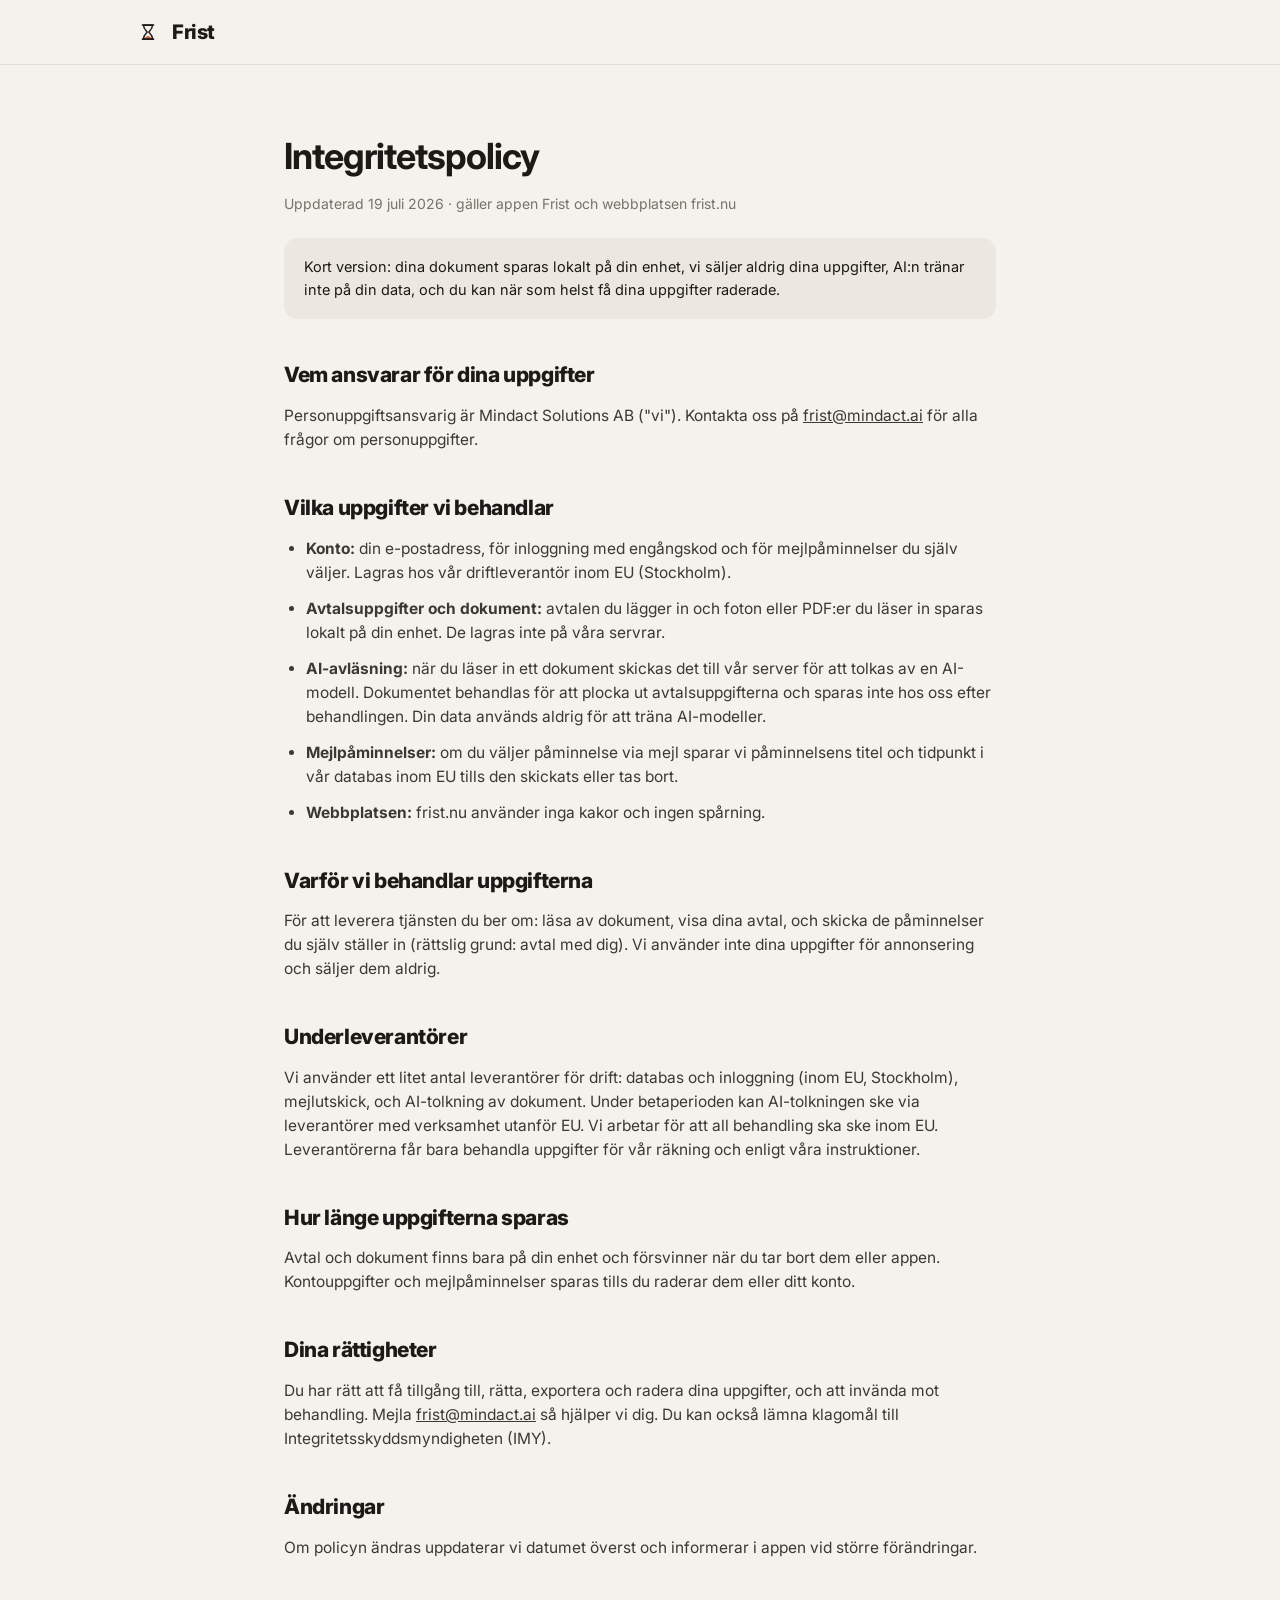
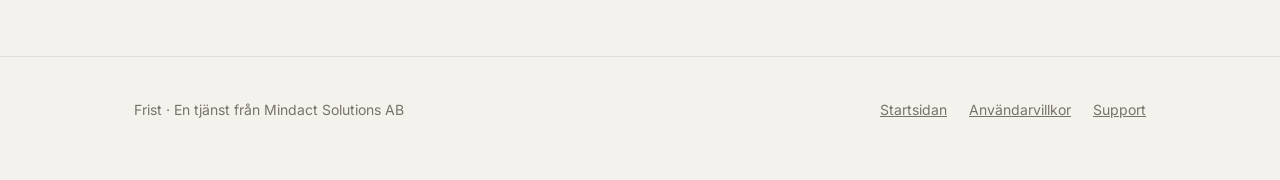
==== integritetspolicy.html @ 9a5cc3c4 "Frist webbplats: startsida, integritetspolicy, villkor, support Co-Authored-By: Claude Fable 5 <nore" ====
<!DOCTYPE html>
<html lang="sv">
<head>
<meta charset="UTF-8">
<meta name="viewport" content="width=device-width, initial-scale=1.0">
<title>Integritetspolicy · Frist</title>
<link rel="preconnect" href="https://fonts.googleapis.com">
<link rel="preconnect" href="https://fonts.gstatic.com" crossorigin>
<link href="https://fonts.googleapis.com/css2?family=Inter:wght@400;500;600;700;800&display=swap" rel="stylesheet">
<link rel="stylesheet" href="stil.css">
<link rel="icon" type="image/svg+xml" href="ikon.svg">
</head>
<body>
<header><div class="wrap nav"><a class="logo" href="index.html"><svg viewBox="0 0 1024 1024" xmlns="http://www.w3.org/2000/svg" aria-hidden="true"><path d="M 348 262 L 676 262 C 676 408 556 466 542 512 C 556 558 676 616 676 762 L 348 762 C 348 616 468 558 482 512 C 468 466 348 408 348 262 Z" fill="none" stroke="#1c1a17" stroke-width="52" stroke-linejoin="round"/><path d="M 392 748 L 632 748 C 632 700 560 668 512 646 C 464 668 392 700 392 748 Z" fill="#d9603a"/><line x1="306" y1="252" x2="718" y2="252" stroke="#1c1a17" stroke-width="56" stroke-linecap="round"/><line x1="306" y1="772" x2="718" y2="772" stroke="#1c1a17" stroke-width="56" stroke-linecap="round"/></svg>Frist</a></div></header>

<div class="dok">
  <h1>Integritetspolicy</h1>
  <div class="datum">Uppdaterad 19 juli 2026 · gäller appen Frist och webbplatsen frist.nu</div>

  <div class="ruta">Kort version: dina dokument sparas lokalt på din enhet, vi säljer aldrig dina uppgifter, AI:n tränar inte på din data, och du kan när som helst få dina uppgifter raderade.</div>

  <h2>Vem ansvarar för dina uppgifter</h2>
  <p>Personuppgiftsansvarig är Mindact Solutions AB ("vi"). Kontakta oss på <a href="mailto:frist@mindact.ai">frist@mindact.ai</a> för alla frågor om personuppgifter.</p>

  <h2>Vilka uppgifter vi behandlar</h2>
  <ul>
    <li><b>Konto:</b> din e-postadress, för inloggning med engångskod och för mejlpåminnelser du själv väljer. Lagras hos vår driftleverantör inom EU (Stockholm).</li>
    <li><b>Avtalsuppgifter och dokument:</b> avtalen du lägger in och foton eller PDF:er du läser in sparas lokalt på din enhet. De lagras inte på våra servrar.</li>
    <li><b>AI-avläsning:</b> när du läser in ett dokument skickas det till vår server för att tolkas av en AI-modell. Dokumentet behandlas för att plocka ut avtalsuppgifterna och sparas inte hos oss efter behandlingen. Din data används aldrig för att träna AI-modeller.</li>
    <li><b>Mejlpåminnelser:</b> om du väljer påminnelse via mejl sparar vi påminnelsens titel och tidpunkt i vår databas inom EU tills den skickats eller tas bort.</li>
    <li><b>Webbplatsen:</b> frist.nu använder inga kakor och ingen spårning.</li>
  </ul>

  <h2>Varför vi behandlar uppgifterna</h2>
  <p>För att leverera tjänsten du ber om: läsa av dokument, visa dina avtal, och skicka de påminnelser du själv ställer in (rättslig grund: avtal med dig). Vi använder inte dina uppgifter för annonsering och säljer dem aldrig.</p>

  <h2>Underleverantörer</h2>
  <p>Vi använder ett litet antal leverantörer för drift: databas och inloggning (inom EU, Stockholm), mejlutskick, och AI-tolkning av dokument. Under betaperioden kan AI-tolkningen ske via leverantörer med verksamhet utanför EU. Vi arbetar för att all behandling ska ske inom EU. Leverantörerna får bara behandla uppgifter för vår räkning och enligt våra instruktioner.</p>

  <h2>Hur länge uppgifterna sparas</h2>
  <p>Avtal och dokument finns bara på din enhet och försvinner när du tar bort dem eller appen. Kontouppgifter och mejlpåminnelser sparas tills du raderar dem eller ditt konto.</p>

  <h2>Dina rättigheter</h2>
  <p>Du har rätt att få tillgång till, rätta, exportera och radera dina uppgifter, och att invända mot behandling. Mejla <a href="mailto:frist@mindact.ai">frist@mindact.ai</a> så hjälper vi dig. Du kan också lämna klagomål till Integritetsskyddsmyndigheten (IMY).</p>

  <h2>Ändringar</h2>
  <p>Om policyn ändras uppdaterar vi datumet överst och informerar i appen vid större förändringar.</p>
</div>

<footer><div class="wrap fot"><div>Frist · En tjänst från Mindact Solutions AB</div><div class="fotlankar"><a href="index.html">Startsidan</a><a href="villkor.html">Användarvillkor</a><a href="support.html">Support</a></div></div></footer>
</body>
</html>
---- stil.css ----
/* Frist webbplats, delad stil. Varm porslin, charcoal, korall. */
:root {
  --bg: #f4f2ec;
  --card: #ffffff;
  --ink: #1c1a17;
  --ink-soft: #77726a;
  --accent: #1c1a17;
  --accent-soft: #ece8e0;
  --korall: #d9603a;
  --korall-mjuk: #f8e7dc;
  --gron: #2f8f5e;
  --hair: rgba(28,26,23,.09);
  --radius: 18px;
  --morkbg: #211e19;
}
* { margin:0; padding:0; box-sizing:border-box; }
html { scroll-behavior:smooth; }
body { font-family:'Inter', -apple-system, BlinkMacSystemFont, 'Segoe UI', Roboto, sans-serif; background:var(--bg); color:var(--ink); line-height:1.55; -webkit-font-smoothing:antialiased; }
a { color:inherit; }
.wrap { max-width:1060px; margin:0 auto; padding:0 24px; }

/* Topp */
header { position:sticky; top:0; background:rgba(244,242,236,.92); backdrop-filter:blur(12px); border-bottom:1px solid var(--hair); z-index:50; }
.nav { display:flex; align-items:center; justify-content:space-between; height:64px; }
.logo { display:flex; align-items:center; gap:10px; font-weight:800; font-size:20px; letter-spacing:-.5px; text-decoration:none; }
.logo svg { width:28px; height:28px; }
.nav-links { display:flex; gap:26px; font-size:14px; font-weight:600; }
.nav-links a { text-decoration:none; color:var(--ink-soft); }
.nav-links a:hover { color:var(--ink); }

/* Hjälte */
.hero { background:linear-gradient(160deg, #26221c 0%, #17140f 60%, #0c0a07 100%); color:#f6f2ea; padding:88px 0 96px; position:relative; overflow:hidden; }
.hero::after { content:''; position:absolute; left:50%; top:30%; width:900px; height:900px; transform:translateX(-50%); background:radial-gradient(circle, rgba(217,96,58,.22), transparent 65%); pointer-events:none; }
.hero .wrap { position:relative; display:grid; grid-template-columns: 1.2fr .8fr; gap:48px; align-items:center; }
.hero h1 { font-size:52px; line-height:1.05; letter-spacing:-1.8px; font-weight:800; }
.hero h1 em { font-style:normal; color:var(--korall); }
.hero .under { margin-top:18px; font-size:19px; color:rgba(246,242,234,.82); max-width:34em; }
.hero .cta { margin-top:32px; display:flex; gap:14px; flex-wrap:wrap; align-items:center; }
.knapp { display:inline-block; background:#f6f2ea; color:#17140f; font-weight:700; font-size:15px; padding:15px 28px; border-radius:14px; text-decoration:none; transition:transform .1s; }
.knapp:hover { transform:translateY(-1px); }
.knapp.kontur { background:transparent; color:#f6f2ea; border:1.5px solid rgba(246,242,234,.35); }
.snart { font-size:13px; color:rgba(246,242,234,.6); width:100%; }
.hero-glas { display:flex; justify-content:center; }
.hero-glas svg { width:min(260px, 60vw); height:auto; filter:drop-shadow(0 30px 60px rgba(0,0,0,.5)); }

/* Sektioner */
section { padding:84px 0; }
.etikett { font-size:13px; font-weight:700; text-transform:uppercase; letter-spacing:.12em; color:var(--korall); }
h2 { font-size:34px; letter-spacing:-1px; font-weight:800; margin-top:10px; }
.ingress { margin-top:12px; color:var(--ink-soft); font-size:17px; max-width:38em; }

.kortnat { display:grid; grid-template-columns:repeat(auto-fit, minmax(280px, 1fr)); gap:16px; margin-top:36px; }
.kort { background:var(--card); border:1px solid var(--hair); border-radius:var(--radius); padding:26px; box-shadow:0 1px 2.5px rgba(28,26,23,.05); }
.kort .ikon { width:44px; height:44px; border-radius:13px; background:var(--accent-soft); display:flex; align-items:center; justify-content:center; font-size:21px; }
.kort h3 { font-size:17px; letter-spacing:-.3px; margin-top:14px; }
.kort p { font-size:14.5px; color:var(--ink-soft); margin-top:7px; }

/* Steg */
.steg { display:grid; grid-template-columns:repeat(auto-fit, minmax(240px, 1fr)); gap:16px; margin-top:36px; }
.steg .kort { position:relative; }
.stegnr { position:absolute; top:22px; right:24px; font-size:42px; font-weight:800; color:var(--accent-soft); line-height:1; }

/* Priser */
.priser { background:var(--morkbg); color:#f6f2ea; }
.priser .etikett { color:var(--korall); }
.priser h2, .priser .ingress { color:inherit; }
.priser .ingress { color:rgba(246,242,234,.75); }
.priskort { background:rgba(246,242,234,.06); border:1px solid rgba(246,242,234,.12); border-radius:var(--radius); padding:28px; }
.priskort.markt { background:#f6f2ea; color:#17140f; }
.pris { font-size:38px; font-weight:800; letter-spacing:-1.5px; margin-top:10px; }
.pris span { font-size:15px; font-weight:500; opacity:.6; letter-spacing:0; }
.priskort ul { list-style:none; margin-top:18px; font-size:14.5px; }
.priskort li { padding:7px 0; border-top:1px solid rgba(128,128,128,.15); }
.priskort li::before { content:'✓  '; color:var(--gron); font-weight:700; }
.pristag { display:inline-block; font-size:11px; font-weight:700; text-transform:uppercase; letter-spacing:.08em; background:var(--korall); color:#fff; padding:4px 10px; border-radius:99px; }

/* Integritet */
.lofte { display:flex; gap:14px; align-items:flex-start; margin-top:22px; }
.lofte .p { font-size:15px; }
.lofte .p b { display:block; }
.bock { color:var(--gron); font-weight:800; font-size:18px; line-height:1.4; }

/* Sidfot */
footer { border-top:1px solid var(--hair); padding:42px 0 60px; font-size:14px; color:var(--ink-soft); }
.fot { display:flex; justify-content:space-between; gap:24px; flex-wrap:wrap; }
.fot a { color:var(--ink-soft); }
.fot a:hover { color:var(--ink); }
.fotlankar { display:flex; gap:22px; flex-wrap:wrap; }

/* Undersidor (policy m.m.) */
.dok { max-width:760px; margin:0 auto; padding:64px 24px 96px; }
.dok h1 { font-size:36px; letter-spacing:-1px; }
.dok .datum { color:var(--ink-soft); font-size:14px; margin-top:8px; }
.dok h2 { font-size:21px; margin-top:40px; letter-spacing:-.4px; }
.dok p, .dok li { font-size:15.5px; color:#3c3833; margin-top:12px; }
.dok ul { padding-left:22px; }
.dok .ruta { background:var(--accent-soft); border-radius:14px; padding:18px 20px; margin-top:24px; font-size:14.5px; }

@media (max-width: 820px) {
  .hero .wrap { grid-template-columns:1fr; text-align:center; }
  .hero h1 { font-size:38px; }
  .hero .cta { justify-content:center; }
  .hero-glas { order:-1; }
  .hero-glas svg { width:150px; }
  .nav-links { display:none; }
  h2 { font-size:28px; }
  section { padding:60px 0; }
}
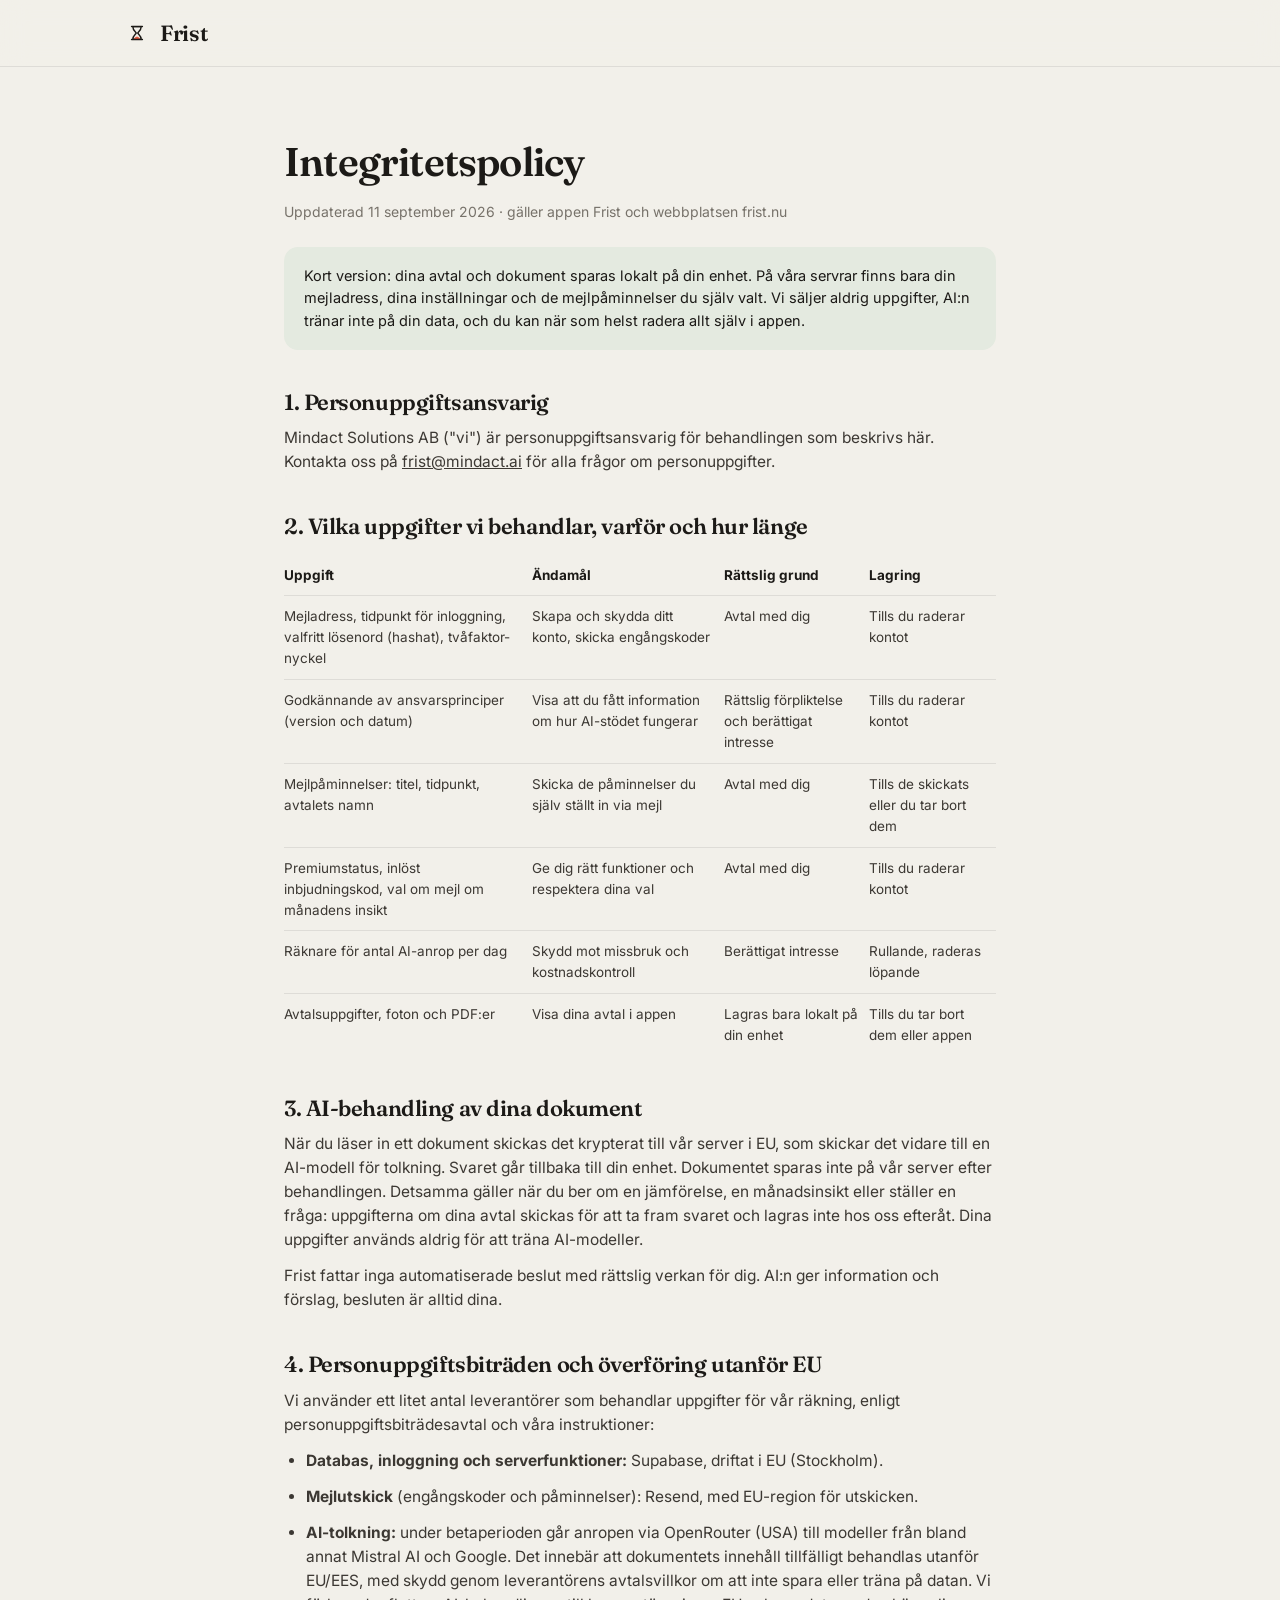
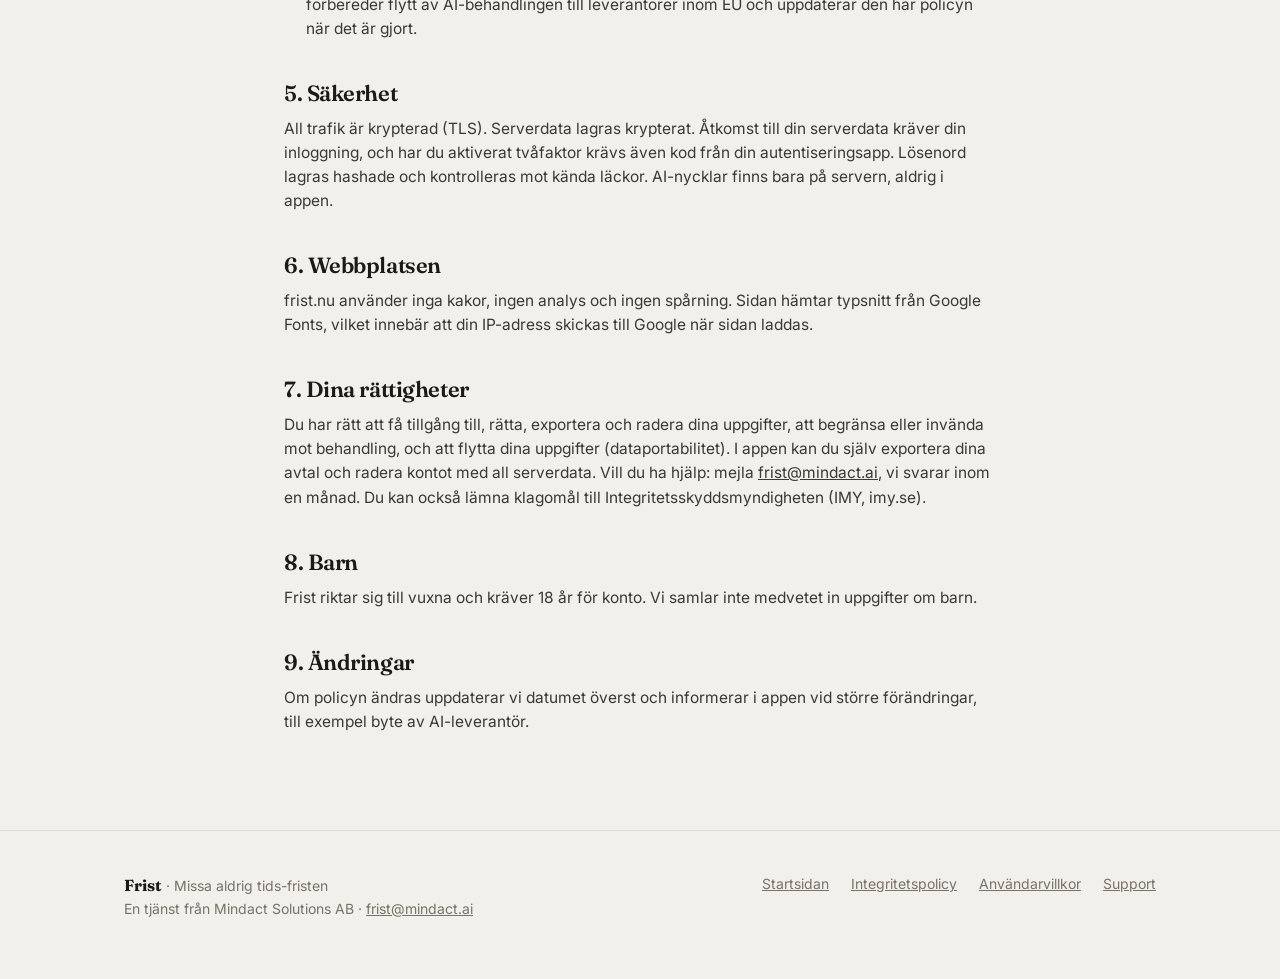
==== commit 92b89842: "Ny design: höstpalett, Fraunces, animerad demo, ny ikon, uppdaterade villkor och integritetspolicy C" ====
--- a/integritetspolicy.html
+++ b/integritetspolicy.html
@@ -6,47 +6,62 @@
 <title>Integritetspolicy · Frist</title>
 <link rel="preconnect" href="https://fonts.googleapis.com">
 <link rel="preconnect" href="https://fonts.gstatic.com" crossorigin>
-<link href="https://fonts.googleapis.com/css2?family=Inter:wght@400;500;600;700;800&display=swap" rel="stylesheet">
+<link href="https://fonts.googleapis.com/css2?family=Fraunces:opsz,wght@9..144,500;9..144,600;9..144,700&family=Inter:wght@400;500;600;700&display=swap" rel="stylesheet">
 <link rel="stylesheet" href="stil.css">
 <link rel="icon" type="image/svg+xml" href="ikon.svg">
+<link rel="apple-touch-icon" href="apple-touch-icon.png">
 </head>
 <body>
-<header><div class="wrap nav"><a class="logo" href="index.html"><svg viewBox="0 0 1024 1024" xmlns="http://www.w3.org/2000/svg" aria-hidden="true"><path d="M 348 262 L 676 262 C 676 408 556 466 542 512 C 556 558 676 616 676 762 L 348 762 C 348 616 468 558 482 512 C 468 466 348 408 348 262 Z" fill="none" stroke="#1c1a17" stroke-width="52" stroke-linejoin="round"/><path d="M 392 748 L 632 748 C 632 700 560 668 512 646 C 464 668 392 700 392 748 Z" fill="#d9603a"/><line x1="306" y1="252" x2="718" y2="252" stroke="#1c1a17" stroke-width="56" stroke-linecap="round"/><line x1="306" y1="772" x2="718" y2="772" stroke="#1c1a17" stroke-width="56" stroke-linecap="round"/></svg>Frist</a></div></header>
+<header><div class="wrap nav"><a class="logo" href="index.html"><svg viewBox="0 0 1024 1024" xmlns="http://www.w3.org/2000/svg" aria-hidden="true"><path d="M 348 262 L 676 262 C 676 408 556 466 542 512 C 556 558 676 616 676 762 L 348 762 C 348 616 468 558 482 512 C 468 466 348 408 348 262 Z" fill="none" stroke="currentColor" stroke-width="56" stroke-linejoin="round"/><path d="M 392 748 L 632 748 C 632 700 560 668 512 646 C 464 668 392 700 392 748 Z" fill="#e0553d"/><line x1="300" y1="252" x2="724" y2="252" stroke="currentColor" stroke-width="60" stroke-linecap="round"/><line x1="300" y1="772" x2="724" y2="772" stroke="currentColor" stroke-width="60" stroke-linecap="round"/></svg>Frist</a></div></header>
 
 <div class="dok">
   <h1>Integritetspolicy</h1>
-  <div class="datum">Uppdaterad 19 juli 2026 · gäller appen Frist och webbplatsen frist.nu</div>
+  <div class="datum">Uppdaterad 11 september 2026 · gäller appen Frist och webbplatsen frist.nu</div>
 
-  <div class="ruta">Kort version: dina dokument sparas lokalt på din enhet, vi säljer aldrig dina uppgifter, AI:n tränar inte på din data, och du kan när som helst få dina uppgifter raderade.</div>
+  <div class="ruta">Kort version: dina avtal och dokument sparas lokalt på din enhet. På våra servrar finns bara din mejladress, dina inställningar och de mejlpåminnelser du själv valt. Vi säljer aldrig uppgifter, AI:n tränar inte på din data, och du kan när som helst radera allt själv i appen.</div>
 
-  <h2>Vem ansvarar för dina uppgifter</h2>
-  <p>Personuppgiftsansvarig är Mindact Solutions AB ("vi"). Kontakta oss på <a href="mailto:frist@mindact.ai">frist@mindact.ai</a> för alla frågor om personuppgifter.</p>
+  <h2>1. Personuppgiftsansvarig</h2>
+  <p>Mindact Solutions AB ("vi") är personuppgiftsansvarig för behandlingen som beskrivs här. Kontakta oss på <a href="mailto:frist@mindact.ai">frist@mindact.ai</a> för alla frågor om personuppgifter.</p>
 
-  <h2>Vilka uppgifter vi behandlar</h2>
+  <h2>2. Vilka uppgifter vi behandlar, varför och hur länge</h2>
+  <table class="tabell">
+    <tr><th>Uppgift</th><th>Ändamål</th><th>Rättslig grund</th><th>Lagring</th></tr>
+    <tr><td>Mejladress, tidpunkt för inloggning, valfritt lösenord (hashat), tvåfaktor-nyckel</td><td>Skapa och skydda ditt konto, skicka engångskoder</td><td>Avtal med dig</td><td>Tills du raderar kontot</td></tr>
+    <tr><td>Godkännande av ansvarsprinciper (version och datum)</td><td>Visa att du fått information om hur AI-stödet fungerar</td><td>Rättslig förpliktelse och berättigat intresse</td><td>Tills du raderar kontot</td></tr>
+    <tr><td>Mejlpåminnelser: titel, tidpunkt, avtalets namn</td><td>Skicka de påminnelser du själv ställt in via mejl</td><td>Avtal med dig</td><td>Tills de skickats eller du tar bort dem</td></tr>
+    <tr><td>Premiumstatus, inlöst inbjudningskod, val om mejl om månadens insikt</td><td>Ge dig rätt funktioner och respektera dina val</td><td>Avtal med dig</td><td>Tills du raderar kontot</td></tr>
+    <tr><td>Räknare för antal AI-anrop per dag</td><td>Skydd mot missbruk och kostnadskontroll</td><td>Berättigat intresse</td><td>Rullande, raderas löpande</td></tr>
+    <tr><td>Avtalsuppgifter, foton och PDF:er</td><td>Visa dina avtal i appen</td><td>Lagras bara lokalt på din enhet</td><td>Tills du tar bort dem eller appen</td></tr>
+  </table>
+
+  <h2>3. AI-behandling av dina dokument</h2>
+  <p>När du läser in ett dokument skickas det krypterat till vår server i EU, som skickar det vidare till en AI-modell för tolkning. Svaret går tillbaka till din enhet. Dokumentet sparas inte på vår server efter behandlingen. Detsamma gäller när du ber om en jämförelse, en månadsinsikt eller ställer en fråga: uppgifterna om dina avtal skickas för att ta fram svaret och lagras inte hos oss efteråt. Dina uppgifter används aldrig för att träna AI-modeller.</p>
+  <p>Frist fattar inga automatiserade beslut med rättslig verkan för dig. AI:n ger information och förslag, besluten är alltid dina.</p>
+
+  <h2>4. Personuppgiftsbiträden och överföring utanför EU</h2>
+  <p>Vi använder ett litet antal leverantörer som behandlar uppgifter för vår räkning, enligt personuppgiftsbiträdesavtal och våra instruktioner:</p>
   <ul>
-    <li><b>Konto:</b> din e-postadress, för inloggning med engångskod och för mejlpåminnelser du själv väljer. Lagras hos vår driftleverantör inom EU (Stockholm).</li>
-    <li><b>Avtalsuppgifter och dokument:</b> avtalen du lägger in och foton eller PDF:er du läser in sparas lokalt på din enhet. De lagras inte på våra servrar.</li>
-    <li><b>AI-avläsning:</b> när du läser in ett dokument skickas det till vår server för att tolkas av en AI-modell. Dokumentet behandlas för att plocka ut avtalsuppgifterna och sparas inte hos oss efter behandlingen. Din data används aldrig för att träna AI-modeller.</li>
-    <li><b>Mejlpåminnelser:</b> om du väljer påminnelse via mejl sparar vi påminnelsens titel och tidpunkt i vår databas inom EU tills den skickats eller tas bort.</li>
-    <li><b>Webbplatsen:</b> frist.nu använder inga kakor och ingen spårning.</li>
+    <li><b>Databas, inloggning och serverfunktioner:</b> Supabase, driftat i EU (Stockholm).</li>
+    <li><b>Mejlutskick</b> (engångskoder och påminnelser): Resend, med EU-region för utskicken.</li>
+    <li><b>AI-tolkning:</b> under betaperioden går anropen via OpenRouter (USA) till modeller från bland annat Mistral AI och Google. Det innebär att dokumentets innehåll tillfälligt behandlas utanför EU/EES, med skydd genom leverantörens avtalsvillkor om att inte spara eller träna på datan. Vi förbereder flytt av AI-behandlingen till leverantörer inom EU och uppdaterar den här policyn när det är gjort.</li>
   </ul>
 
-  <h2>Varför vi behandlar uppgifterna</h2>
-  <p>För att leverera tjänsten du ber om: läsa av dokument, visa dina avtal, och skicka de påminnelser du själv ställer in (rättslig grund: avtal med dig). Vi använder inte dina uppgifter för annonsering och säljer dem aldrig.</p>
+  <h2>5. Säkerhet</h2>
+  <p>All trafik är krypterad (TLS). Serverdata lagras krypterat. Åtkomst till din serverdata kräver din inloggning, och har du aktiverat tvåfaktor krävs även kod från din autentiseringsapp. Lösenord lagras hashade och kontrolleras mot kända läckor. AI-nycklar finns bara på servern, aldrig i appen.</p>
 
-  <h2>Underleverantörer</h2>
-  <p>Vi använder ett litet antal leverantörer för drift: databas och inloggning (inom EU, Stockholm), mejlutskick, och AI-tolkning av dokument. Under betaperioden kan AI-tolkningen ske via leverantörer med verksamhet utanför EU. Vi arbetar för att all behandling ska ske inom EU. Leverantörerna får bara behandla uppgifter för vår räkning och enligt våra instruktioner.</p>
+  <h2>6. Webbplatsen</h2>
+  <p>frist.nu använder inga kakor, ingen analys och ingen spårning. Sidan hämtar typsnitt från Google Fonts, vilket innebär att din IP-adress skickas till Google när sidan laddas.</p>
 
-  <h2>Hur länge uppgifterna sparas</h2>
-  <p>Avtal och dokument finns bara på din enhet och försvinner när du tar bort dem eller appen. Kontouppgifter och mejlpåminnelser sparas tills du raderar dem eller ditt konto.</p>
+  <h2>7. Dina rättigheter</h2>
+  <p>Du har rätt att få tillgång till, rätta, exportera och radera dina uppgifter, att begränsa eller invända mot behandling, och att flytta dina uppgifter (dataportabilitet). I appen kan du själv exportera dina avtal och radera kontot med all serverdata. Vill du ha hjälp: mejla <a href="mailto:frist@mindact.ai">frist@mindact.ai</a>, vi svarar inom en månad. Du kan också lämna klagomål till Integritetsskyddsmyndigheten (IMY, imy.se).</p>
 
-  <h2>Dina rättigheter</h2>
-  <p>Du har rätt att få tillgång till, rätta, exportera och radera dina uppgifter, och att invända mot behandling. Mejla <a href="mailto:frist@mindact.ai">frist@mindact.ai</a> så hjälper vi dig. Du kan också lämna klagomål till Integritetsskyddsmyndigheten (IMY).</p>
+  <h2>8. Barn</h2>
+  <p>Frist riktar sig till vuxna och kräver 18 år för konto. Vi samlar inte medvetet in uppgifter om barn.</p>
 
-  <h2>Ändringar</h2>
-  <p>Om policyn ändras uppdaterar vi datumet överst och informerar i appen vid större förändringar.</p>
+  <h2>9. Ändringar</h2>
+  <p>Om policyn ändras uppdaterar vi datumet överst och informerar i appen vid större förändringar, till exempel byte av AI-leverantör.</p>
 </div>
 
-<footer><div class="wrap fot"><div>Frist · En tjänst från Mindact Solutions AB</div><div class="fotlankar"><a href="index.html">Startsidan</a><a href="villkor.html">Användarvillkor</a><a href="support.html">Support</a></div></div></footer>
+<footer><div class="wrap fot"><div><b>Frist</b> · Missa aldrig tids-fristen<br>En tjänst från Mindact Solutions AB · <a href="mailto:frist@mindact.ai">frist@mindact.ai</a></div><div class="fotlankar"><a href="index.html">Startsidan</a><a href="integritetspolicy.html">Integritetspolicy</a><a href="villkor.html">Användarvillkor</a><a href="support.html">Support</a></div></div></footer>
 </body>
 </html>
--- a/stil.css
+++ b/stil.css
@@ -1,87 +1,124 @@
-/* Frist webbplats, delad stil. Varm porslin, charcoal, korall. */
+/* Frist webbplats. Höstpalett: kräm, salvia, vermilion. Fraunces för rubriker, Inter för text. */
 :root {
-  --bg: #f4f2ec;
+  --bg: #f2f0ea;
   --card: #ffffff;
   --ink: #1c1a17;
   --ink-soft: #77726a;
-  --accent: #1c1a17;
-  --accent-soft: #ece8e0;
-  --korall: #d9603a;
-  --korall-mjuk: #f8e7dc;
-  --gron: #2f8f5e;
+  --sage: #5b6b58;
+  --sage-soft: #e4eae0;
+  --accent: #e0553d;
+  --accent-soft: #f9e4dd;
+  --amber: #b1832e;
+  --amber-soft: #f1e7d1;
+  --gold: #a9812f;
+  --gold-soft: #f4ead0;
+  --stone: #eee9e0;
   --hair: rgba(28,26,23,.09);
-  --radius: 18px;
-  --morkbg: #211e19;
+  --radius: 20px;
+  --mork: #151c17;
+  --mork-card: #1e2721;
+  --mork-ink: #f2f0ea;
+  --mork-soft: #a7b0a3;
+  --mork-accent: #cf7a5f;
 }
 * { margin:0; padding:0; box-sizing:border-box; }
 html { scroll-behavior:smooth; }
 body { font-family:'Inter', -apple-system, BlinkMacSystemFont, 'Segoe UI', Roboto, sans-serif; background:var(--bg); color:var(--ink); line-height:1.55; -webkit-font-smoothing:antialiased; }
 a { color:inherit; }
-.wrap { max-width:1060px; margin:0 auto; padding:0 24px; }
+h1, h2, .display { font-family:'Fraunces', Georgia, serif; font-weight:600; letter-spacing:-.02em; }
+.wrap { max-width:1080px; margin:0 auto; padding:0 24px; }
 
 /* Topp */
-header { position:sticky; top:0; background:rgba(244,242,236,.92); backdrop-filter:blur(12px); border-bottom:1px solid var(--hair); z-index:50; }
-.nav { display:flex; align-items:center; justify-content:space-between; height:64px; }
-.logo { display:flex; align-items:center; gap:10px; font-weight:800; font-size:20px; letter-spacing:-.5px; text-decoration:none; }
-.logo svg { width:28px; height:28px; }
-.nav-links { display:flex; gap:26px; font-size:14px; font-weight:600; }
+header { position:sticky; top:0; background:rgba(242,240,234,.82); backdrop-filter:blur(14px); -webkit-backdrop-filter:blur(14px); border-bottom:1px solid var(--hair); z-index:50; }
+.nav { display:flex; align-items:center; justify-content:space-between; height:66px; gap:20px; }
+.logo { display:flex; align-items:center; gap:10px; font-family:'Fraunces', Georgia, serif; font-weight:600; font-size:22px; letter-spacing:-.3px; text-decoration:none; color:var(--ink); }
+.logo svg { width:26px; height:26px; }
+.nav-links { display:flex; gap:24px; font-size:14px; font-weight:600; }
 .nav-links a { text-decoration:none; color:var(--ink-soft); }
 .nav-links a:hover { color:var(--ink); }
+.knapp.liten { padding:10px 16px; font-size:13.5px; border-radius:11px; }
 
 /* Hjälte */
-.hero { background:linear-gradient(160deg, #26221c 0%, #17140f 60%, #0c0a07 100%); color:#f6f2ea; padding:88px 0 96px; position:relative; overflow:hidden; }
-.hero::after { content:''; position:absolute; left:50%; top:30%; width:900px; height:900px; transform:translateX(-50%); background:radial-gradient(circle, rgba(217,96,58,.22), transparent 65%); pointer-events:none; }
-.hero .wrap { position:relative; display:grid; grid-template-columns: 1.2fr .8fr; gap:48px; align-items:center; }
-.hero h1 { font-size:52px; line-height:1.05; letter-spacing:-1.8px; font-weight:800; }
-.hero h1 em { font-style:normal; color:var(--korall); }
-.hero .under { margin-top:18px; font-size:19px; color:rgba(246,242,234,.82); max-width:34em; }
-.hero .cta { margin-top:32px; display:flex; gap:14px; flex-wrap:wrap; align-items:center; }
-.knapp { display:inline-block; background:#f6f2ea; color:#17140f; font-weight:700; font-size:15px; padding:15px 28px; border-radius:14px; text-decoration:none; transition:transform .1s; }
-.knapp:hover { transform:translateY(-1px); }
-.knapp.kontur { background:transparent; color:#f6f2ea; border:1.5px solid rgba(246,242,234,.35); }
-.snart { font-size:13px; color:rgba(246,242,234,.6); width:100%; }
-.hero-glas { display:flex; justify-content:center; }
-.hero-glas svg { width:min(260px, 60vw); height:auto; filter:drop-shadow(0 30px 60px rgba(0,0,0,.5)); }
+.hero { position:relative; overflow:hidden; padding:72px 0 56px; }
+.hero::before { content:''; position:absolute; left:-10%; top:-30%; width:60%; height:120%; background:radial-gradient(closest-side, rgba(91,107,88,.14), transparent); pointer-events:none; }
+.hero::after { content:''; position:absolute; right:-10%; top:10%; width:50%; height:100%; background:radial-gradient(closest-side, rgba(224,85,61,.14), transparent); pointer-events:none; }
+.hero .wrap { position:relative; display:grid; grid-template-columns: 1.15fr .85fr; gap:40px; align-items:center; }
+.hero h1 { font-size:64px; line-height:1.02; }
+.hero h1 em { font-style:italic; color:var(--accent); font-weight:500; }
+.hero .under { margin-top:20px; font-size:19px; color:#3c3833; max-width:32em; }
+.hero .cta { margin-top:30px; display:flex; gap:12px; flex-wrap:wrap; align-items:center; }
+.snart { font-size:13.5px; color:var(--ink-soft); margin-top:14px; max-width:36em; }
+.hero-punkter { list-style:none; display:flex; gap:18px; flex-wrap:wrap; margin-top:26px; font-size:13.5px; font-weight:600; color:var(--sage); }
+.hero-punkter li::before { content:'✓ '; }
+.hero-demo { display:flex; justify-content:center; }
+.knapp { display:inline-block; background:var(--ink); color:#fff; font-weight:600; font-size:15px; padding:15px 26px; border-radius:14px; text-decoration:none; transition:transform .12s, background .12s; }
+.knapp:hover { transform:translateY(-1px); background:#000; }
+.knapp.kontur { background:transparent; color:var(--ink); border:1.5px solid rgba(28,26,23,.22); }
+.knapp.kontur:hover { background:rgba(28,26,23,.05); }
 
-/* Sektioner */
-section { padding:84px 0; }
-.etikett { font-size:13px; font-weight:700; text-transform:uppercase; letter-spacing:.12em; color:var(--korall); }
-h2 { font-size:34px; letter-spacing:-1px; font-weight:800; margin-top:10px; }
-.ingress { margin-top:12px; color:var(--ink-soft); font-size:17px; max-width:38em; }
+/* Etiketter och sektioner */
+section { padding:88px 0; }
+section.tonad { background:linear-gradient(180deg, rgba(91,107,88,.06), rgba(91,107,88,0)); }
+.etikett { font-size:12.5px; font-weight:700; text-transform:uppercase; letter-spacing:.14em; color:var(--accent); }
+.etikett.ljus { color:var(--mork-accent); }
+.hero .etikett.ljus { color:var(--sage); }
+h2 { font-size:40px; margin-top:10px; line-height:1.1; }
+.ingress { margin-top:14px; color:var(--ink-soft); font-size:17px; max-width:38em; }
+.fin { margin-top:18px; font-size:13px; color:var(--ink-soft); border-left:3px solid var(--accent); padding-left:12px; max-width:38em; }
 
 .kortnat { display:grid; grid-template-columns:repeat(auto-fit, minmax(280px, 1fr)); gap:16px; margin-top:36px; }
-.kort { background:var(--card); border:1px solid var(--hair); border-radius:var(--radius); padding:26px; box-shadow:0 1px 2.5px rgba(28,26,23,.05); }
-.kort .ikon { width:44px; height:44px; border-radius:13px; background:var(--accent-soft); display:flex; align-items:center; justify-content:center; font-size:21px; }
-.kort h3 { font-size:17px; letter-spacing:-.3px; margin-top:14px; }
+.kortnat.fyra { grid-template-columns:repeat(auto-fit, minmax(230px, 1fr)); }
+.kort { background:rgba(255,255,255,.72); backdrop-filter:blur(12px); -webkit-backdrop-filter:blur(12px); border:1px solid rgba(255,255,255,.8); border-radius:var(--radius); padding:26px; box-shadow:0 1px 2px rgba(28,26,23,.04), 0 12px 32px rgba(28,26,23,.05); }
+.kort .ikon { width:44px; height:44px; border-radius:13px; background:var(--stone); color:var(--ink); display:flex; align-items:center; justify-content:center; }
+.ikon svg { width:22px; height:22px; stroke:currentColor; stroke-width:1.7; fill:none; stroke-linecap:round; stroke-linejoin:round; }
+.ikon.korall { background:var(--accent-soft); color:var(--accent); }
+.ikon.sage { background:var(--sage-soft); color:var(--sage); }
+.ikon.guld { background:var(--gold-soft); color:var(--gold); }
+.ikon.amber { background:var(--amber-soft); color:var(--amber); }
+.kort h3 { font-family:'Fraunces', Georgia, serif; font-weight:600; font-size:19px; letter-spacing:-.2px; margin-top:14px; }
 .kort p { font-size:14.5px; color:var(--ink-soft); margin-top:7px; }
 
 /* Steg */
 .steg { display:grid; grid-template-columns:repeat(auto-fit, minmax(240px, 1fr)); gap:16px; margin-top:36px; }
 .steg .kort { position:relative; }
-.stegnr { position:absolute; top:22px; right:24px; font-size:42px; font-weight:800; color:var(--accent-soft); line-height:1; }
+.stegnr { position:absolute; top:18px; right:22px; font-family:'Fraunces', Georgia, serif; font-size:46px; font-weight:500; font-style:italic; color:var(--sage-soft); line-height:1; }
+
+/* Fråga Frist */
+.tva { display:grid; grid-template-columns:1fr 1fr; gap:48px; align-items:center; }
+.chat { display:flex; flex-direction:column; gap:12px; }
+.bubbla { max-width:88%; padding:14px 16px; border-radius:18px; font-size:14.5px; line-height:1.5; }
+.bubbla.du { align-self:flex-end; background:var(--ink); color:#fff; border-bottom-right-radius:6px; }
+.bubbla.frist { align-self:flex-start; background:rgba(255,255,255,.85); border:1px solid rgba(255,255,255,.9); border-bottom-left-radius:6px; box-shadow:0 8px 24px rgba(28,26,23,.06); }
+.kalla { font-size:11.5px; color:var(--ink-soft); margin-top:8px; }
 
 /* Priser */
-.priser { background:var(--morkbg); color:#f6f2ea; }
-.priser .etikett { color:var(--korall); }
-.priser h2, .priser .ingress { color:inherit; }
-.priser .ingress { color:rgba(246,242,234,.75); }
-.priskort { background:rgba(246,242,234,.06); border:1px solid rgba(246,242,234,.12); border-radius:var(--radius); padding:28px; }
-.priskort.markt { background:#f6f2ea; color:#17140f; }
-.pris { font-size:38px; font-weight:800; letter-spacing:-1.5px; margin-top:10px; }
-.pris span { font-size:15px; font-weight:500; opacity:.6; letter-spacing:0; }
+.priser { background:var(--mork); color:var(--mork-ink); }
+.priser h2 { color:inherit; }
+.priser .ingress { color:var(--mork-soft); }
+.priskort { background:var(--mork-card); border:1px solid rgba(242,240,234,.08); border-radius:var(--radius); padding:28px; }
+.priskort h3 { font-family:'Fraunces', Georgia, serif; font-weight:600; font-size:20px; }
+.priskort.markt { background:var(--bg); color:var(--ink); }
+.pris { font-family:'Fraunces', Georgia, serif; font-size:42px; font-weight:600; letter-spacing:-1.5px; margin-top:10px; }
+.pris span { font-family:'Inter', sans-serif; font-size:15px; font-weight:500; opacity:.6; letter-spacing:0; }
 .priskort ul { list-style:none; margin-top:18px; font-size:14.5px; }
-.priskort li { padding:7px 0; border-top:1px solid rgba(128,128,128,.15); }
-.priskort li::before { content:'✓  '; color:var(--gron); font-weight:700; }
-.pristag { display:inline-block; font-size:11px; font-weight:700; text-transform:uppercase; letter-spacing:.08em; background:var(--korall); color:#fff; padding:4px 10px; border-radius:99px; }
+.priskort li { padding:7px 0; border-top:1px solid rgba(128,128,128,.18); }
+.priskort li::before { content:'✓  '; color:var(--mork-accent); font-weight:700; }
+.priskort.markt li::before { color:var(--sage); }
+.pristag { display:inline-block; font-size:11px; font-weight:700; text-transform:uppercase; letter-spacing:.08em; background:var(--accent); color:#fff; padding:4px 10px; border-radius:99px; }
 
 /* Integritet */
-.lofte { display:flex; gap:14px; align-items:flex-start; margin-top:22px; }
-.lofte .p { font-size:15px; }
-.lofte .p b { display:block; }
-.bock { color:var(--gron); font-weight:800; font-size:18px; line-height:1.4; }
+.lofte { display:flex; gap:14px; align-items:flex-start; }
+.lofte .p { font-size:14.5px; color:var(--ink-soft); }
+.lofte .p b { display:block; color:var(--ink); font-family:'Fraunces', Georgia, serif; font-size:18px; font-weight:600; margin-bottom:4px; }
+.bock { color:var(--sage); font-weight:800; font-size:18px; line-height:1.4; }
+
+/* Avslut */
+.slut { text-align:center; padding:72px 0 96px; }
+.slut .ingress { margin:14px auto 26px; }
 
 /* Sidfot */
 footer { border-top:1px solid var(--hair); padding:42px 0 60px; font-size:14px; color:var(--ink-soft); }
+footer b { color:var(--ink); font-family:'Fraunces', Georgia, serif; font-size:16px; }
 .fot { display:flex; justify-content:space-between; gap:24px; flex-wrap:wrap; }
 .fot a { color:var(--ink-soft); }
 .fot a:hover { color:var(--ink); }
@@ -89,20 +126,27 @@
 
 /* Undersidor (policy m.m.) */
 .dok { max-width:760px; margin:0 auto; padding:64px 24px 96px; }
-.dok h1 { font-size:36px; letter-spacing:-1px; }
+.dok h1 { font-size:40px; }
 .dok .datum { color:var(--ink-soft); font-size:14px; margin-top:8px; }
-.dok h2 { font-size:21px; margin-top:40px; letter-spacing:-.4px; }
+.dok h2 { font-size:22px; margin-top:40px; }
 .dok p, .dok li { font-size:15.5px; color:#3c3833; margin-top:12px; }
 .dok ul { padding-left:22px; }
-.dok .ruta { background:var(--accent-soft); border-radius:14px; padding:18px 20px; margin-top:24px; font-size:14.5px; }
+.dok .ruta { background:var(--sage-soft); border-radius:14px; padding:18px 20px; margin-top:24px; font-size:14.5px; color:var(--ink); }
+.tabell { width:100%; border-collapse:collapse; margin-top:16px; font-size:13.5px; }
+.tabell th, .tabell td { text-align:left; vertical-align:top; padding:10px 10px 10px 0; border-top:1px solid var(--hair); }
+.tabell th { font-weight:700; color:var(--ink); border-top:none; }
+.tabell td { color:#3c3833; }
 
-@media (max-width: 820px) {
-  .hero .wrap { grid-template-columns:1fr; text-align:center; }
-  .hero h1 { font-size:38px; }
-  .hero .cta { justify-content:center; }
-  .hero-glas { order:-1; }
-  .hero-glas svg { width:150px; }
-  .nav-links { display:none; }
-  h2 { font-size:28px; }
+@media (max-width: 860px) {
+  .hero { padding:44px 0 40px; }
+  .hero .wrap { grid-template-columns:1fr; text-align:center; gap:28px; }
+  .hero h1 { font-size:44px; }
+  .hero .under { margin-left:auto; margin-right:auto; }
+  .hero .cta, .hero-punkter { justify-content:center; }
+  .hero-demo { order:1; }
+  .nav-links, .nav .knapp.liten { display:none; }
+  h2 { font-size:31px; }
   section { padding:60px 0; }
+  .tva { grid-template-columns:1fr; gap:28px; }
+  .tabell { display:block; overflow-x:auto; }
 }
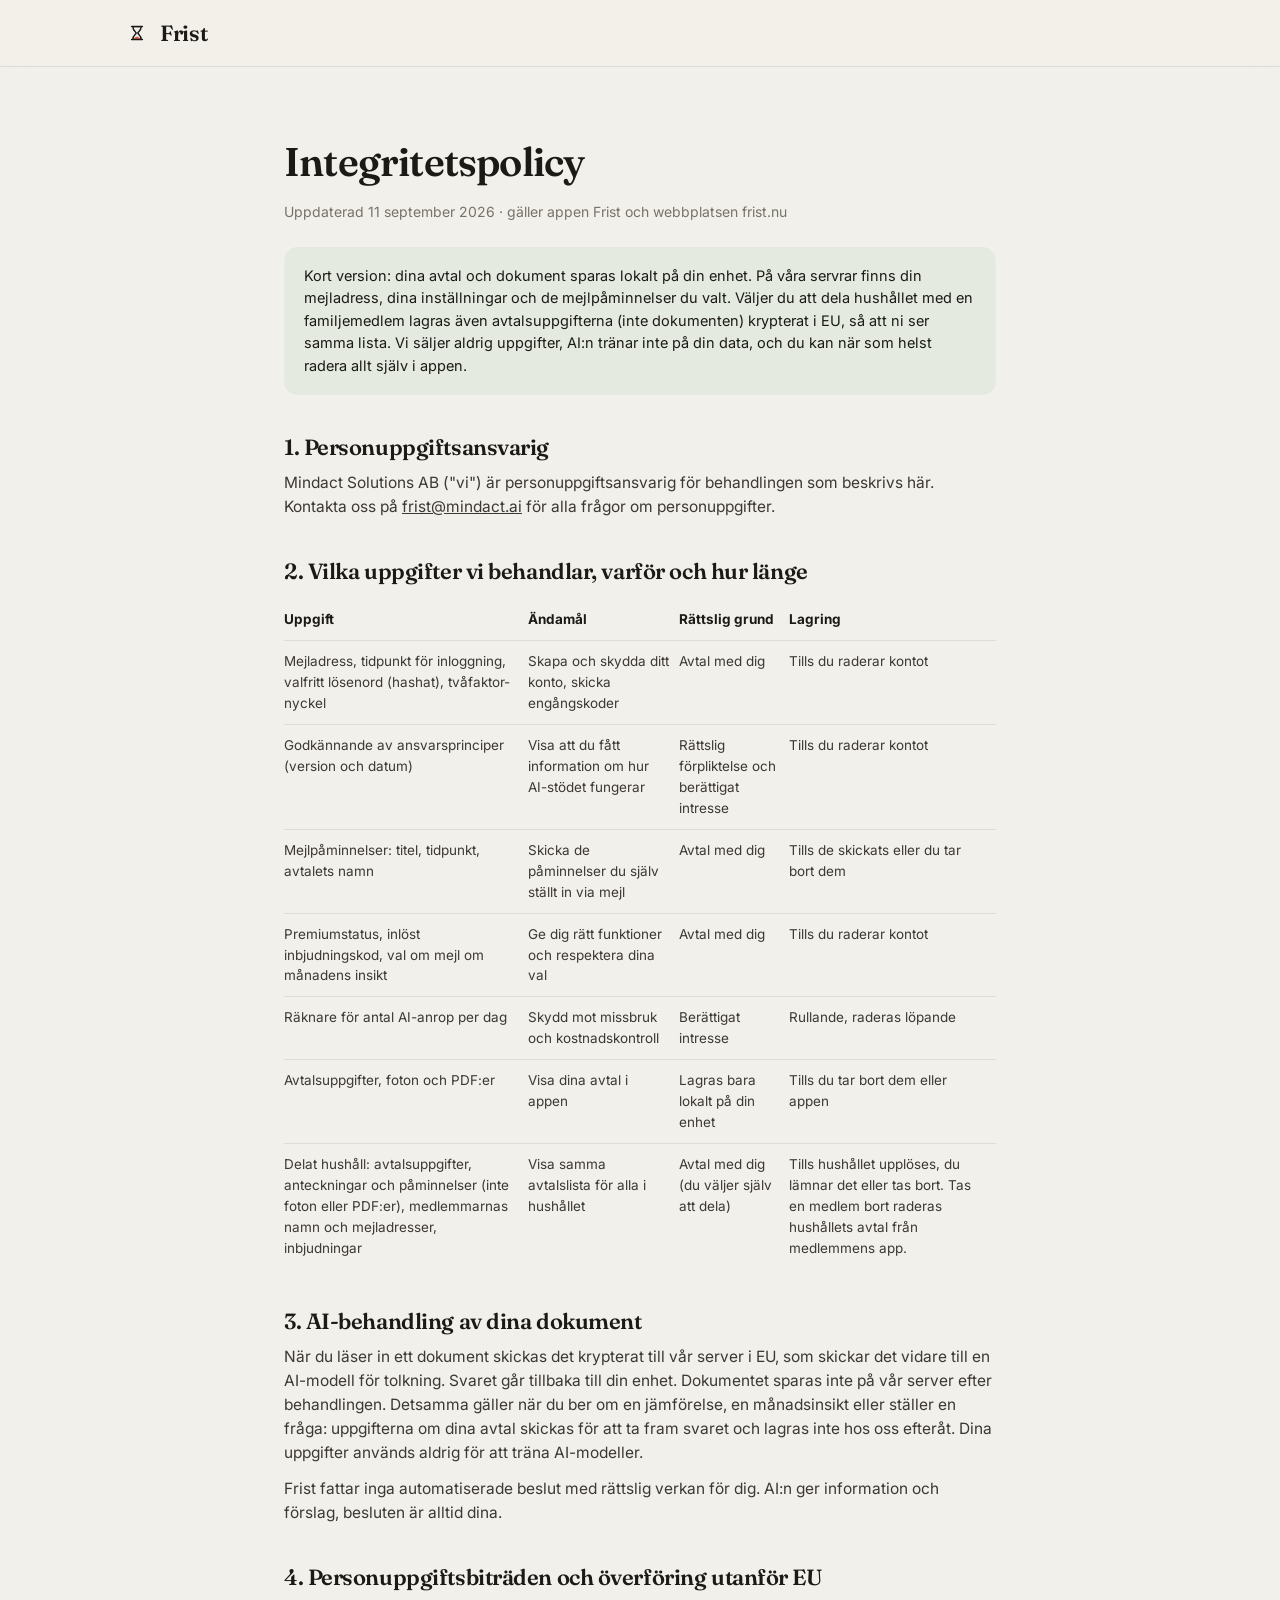
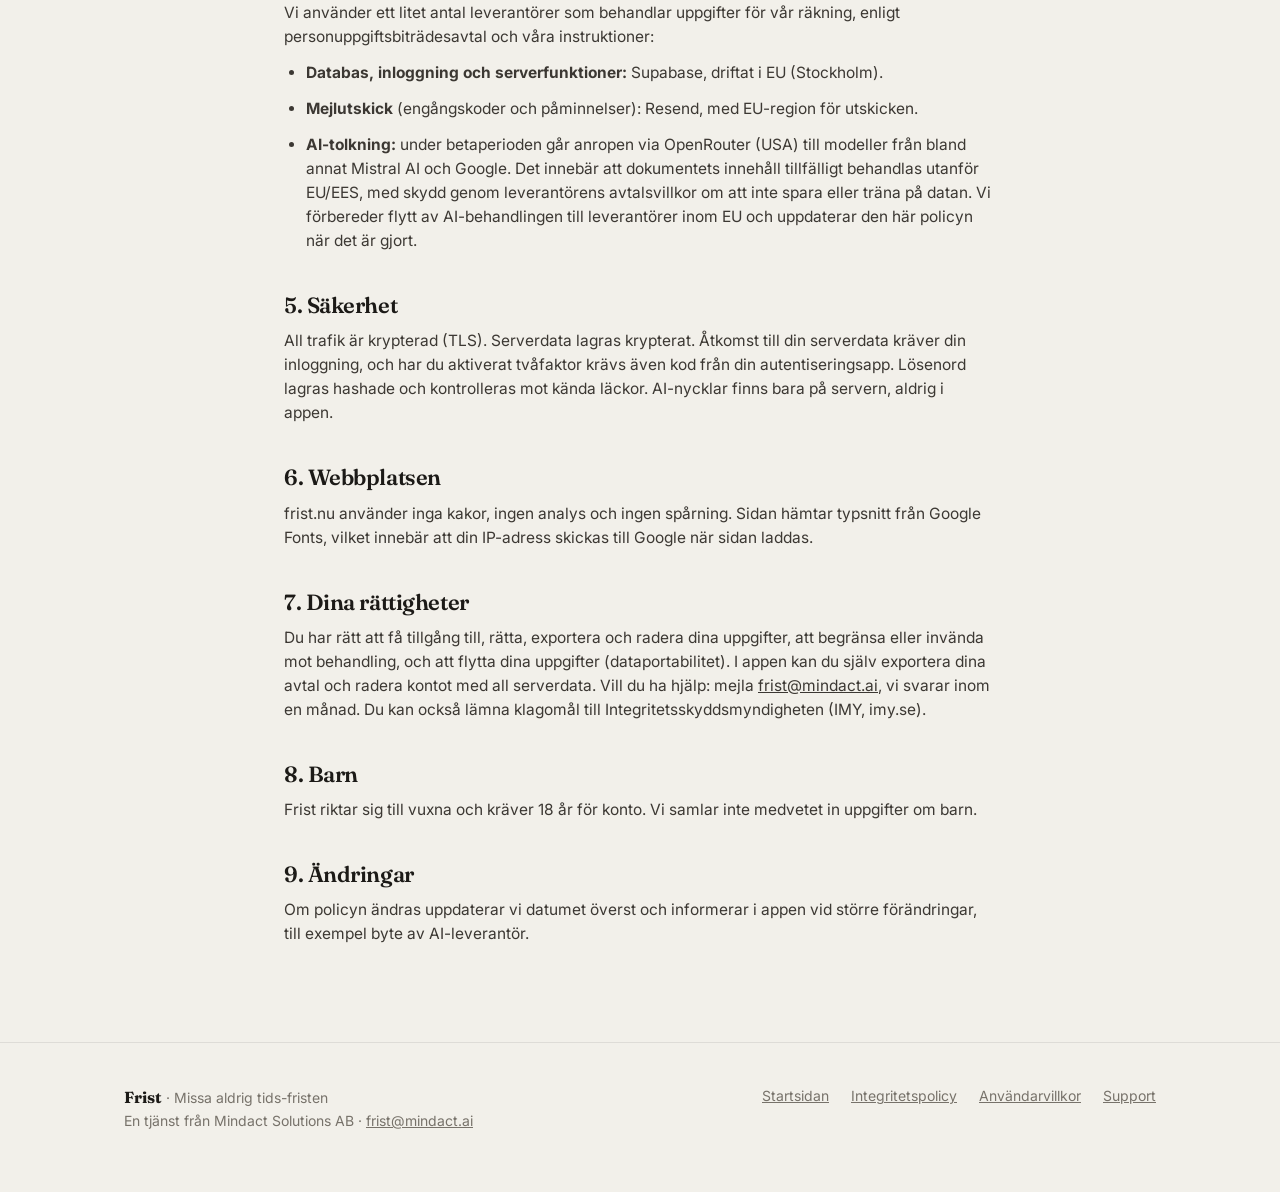
==== commit 98673e6d: "Delat hushåll i policy och på startsidan Co-Authored-By: Claude Fable 5.1 <noreply@anthropic.com>" ====
--- a/integritetspolicy.html
+++ b/integritetspolicy.html
@@ -18,7 +18,7 @@
   <h1>Integritetspolicy</h1>
   <div class="datum">Uppdaterad 11 september 2026 · gäller appen Frist och webbplatsen frist.nu</div>
 
-  <div class="ruta">Kort version: dina avtal och dokument sparas lokalt på din enhet. På våra servrar finns bara din mejladress, dina inställningar och de mejlpåminnelser du själv valt. Vi säljer aldrig uppgifter, AI:n tränar inte på din data, och du kan när som helst radera allt själv i appen.</div>
+  <div class="ruta">Kort version: dina avtal och dokument sparas lokalt på din enhet. På våra servrar finns din mejladress, dina inställningar och de mejlpåminnelser du valt. Väljer du att dela hushållet med en familjemedlem lagras även avtalsuppgifterna (inte dokumenten) krypterat i EU, så att ni ser samma lista. Vi säljer aldrig uppgifter, AI:n tränar inte på din data, och du kan när som helst radera allt själv i appen.</div>
 
   <h2>1. Personuppgiftsansvarig</h2>
   <p>Mindact Solutions AB ("vi") är personuppgiftsansvarig för behandlingen som beskrivs här. Kontakta oss på <a href="mailto:frist@mindact.ai">frist@mindact.ai</a> för alla frågor om personuppgifter.</p>
@@ -32,6 +32,7 @@
     <tr><td>Premiumstatus, inlöst inbjudningskod, val om mejl om månadens insikt</td><td>Ge dig rätt funktioner och respektera dina val</td><td>Avtal med dig</td><td>Tills du raderar kontot</td></tr>
     <tr><td>Räknare för antal AI-anrop per dag</td><td>Skydd mot missbruk och kostnadskontroll</td><td>Berättigat intresse</td><td>Rullande, raderas löpande</td></tr>
     <tr><td>Avtalsuppgifter, foton och PDF:er</td><td>Visa dina avtal i appen</td><td>Lagras bara lokalt på din enhet</td><td>Tills du tar bort dem eller appen</td></tr>
+    <tr><td>Delat hushåll: avtalsuppgifter, anteckningar och påminnelser (inte foton eller PDF:er), medlemmarnas namn och mejladresser, inbjudningar</td><td>Visa samma avtalslista för alla i hushållet</td><td>Avtal med dig (du väljer själv att dela)</td><td>Tills hushållet upplöses, du lämnar det eller tas bort. Tas en medlem bort raderas hushållets avtal från medlemmens app.</td></tr>
   </table>
 
   <h2>3. AI-behandling av dina dokument</h2>
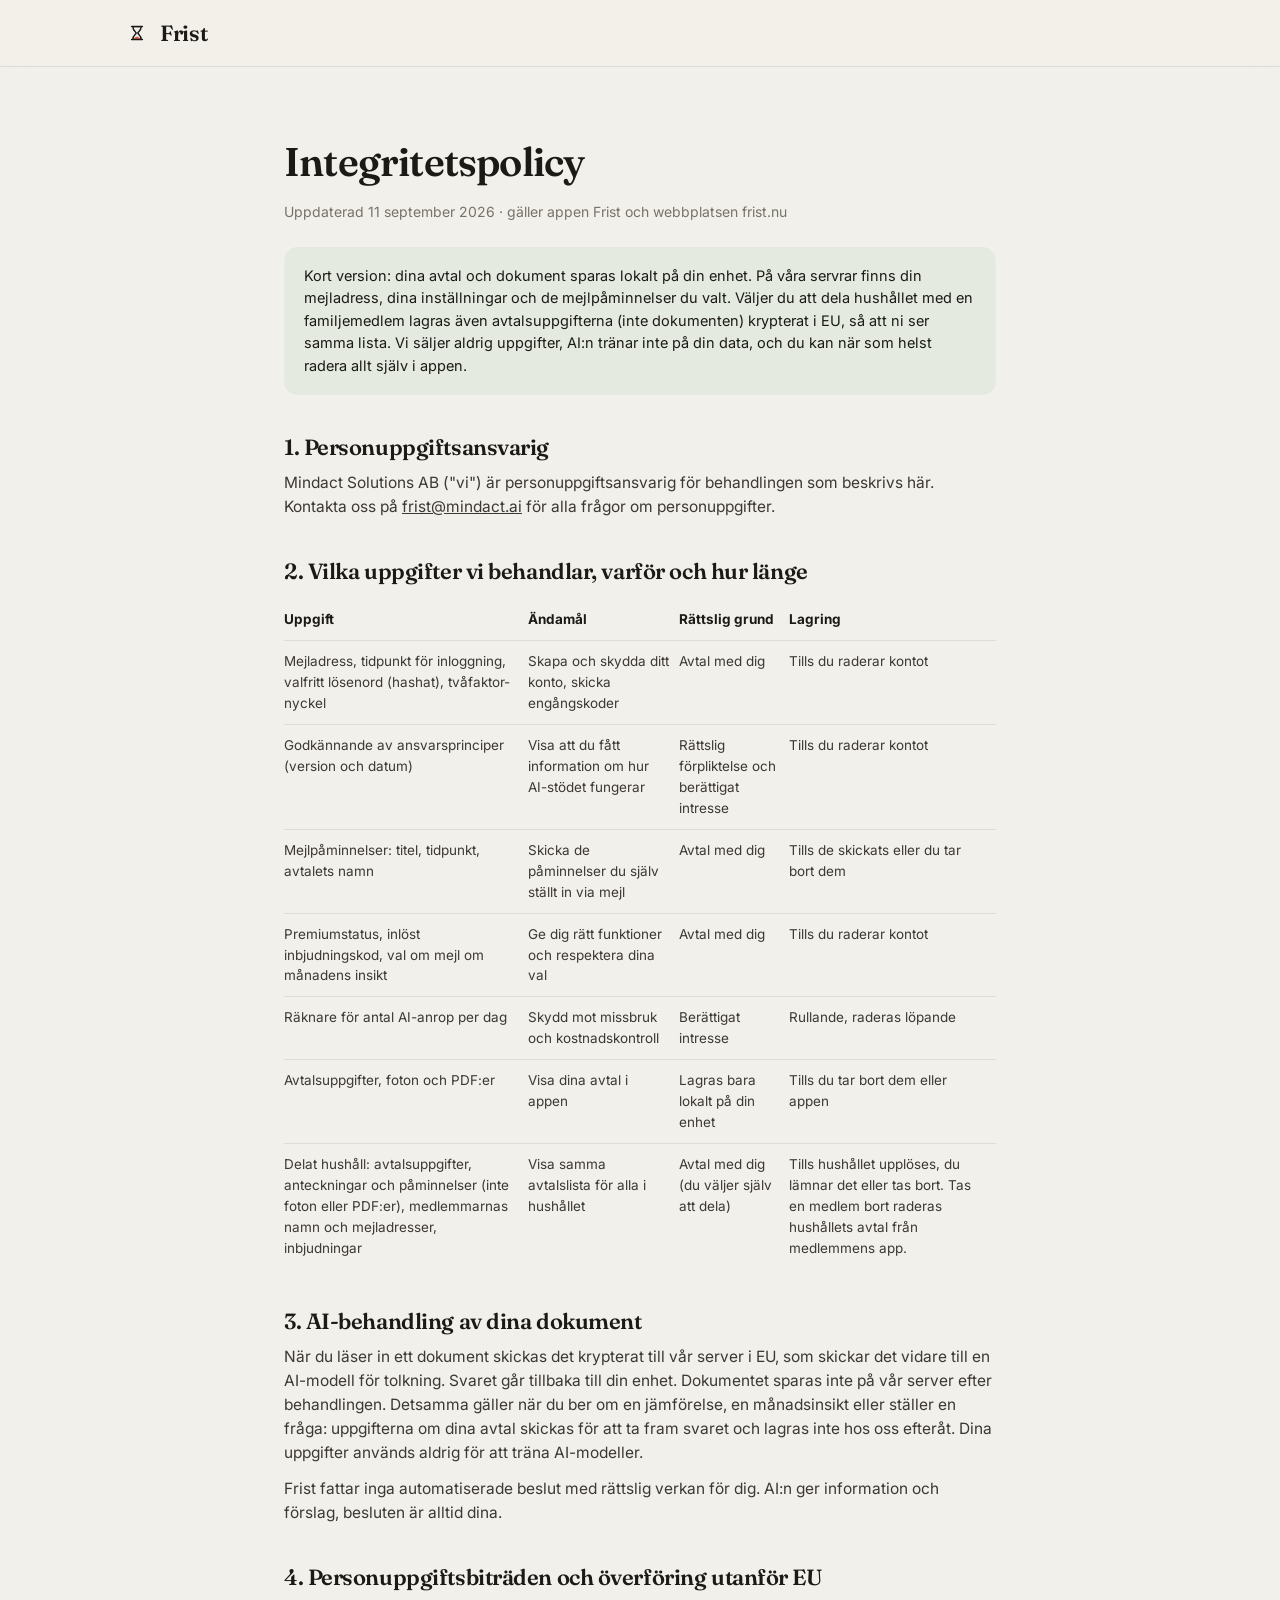
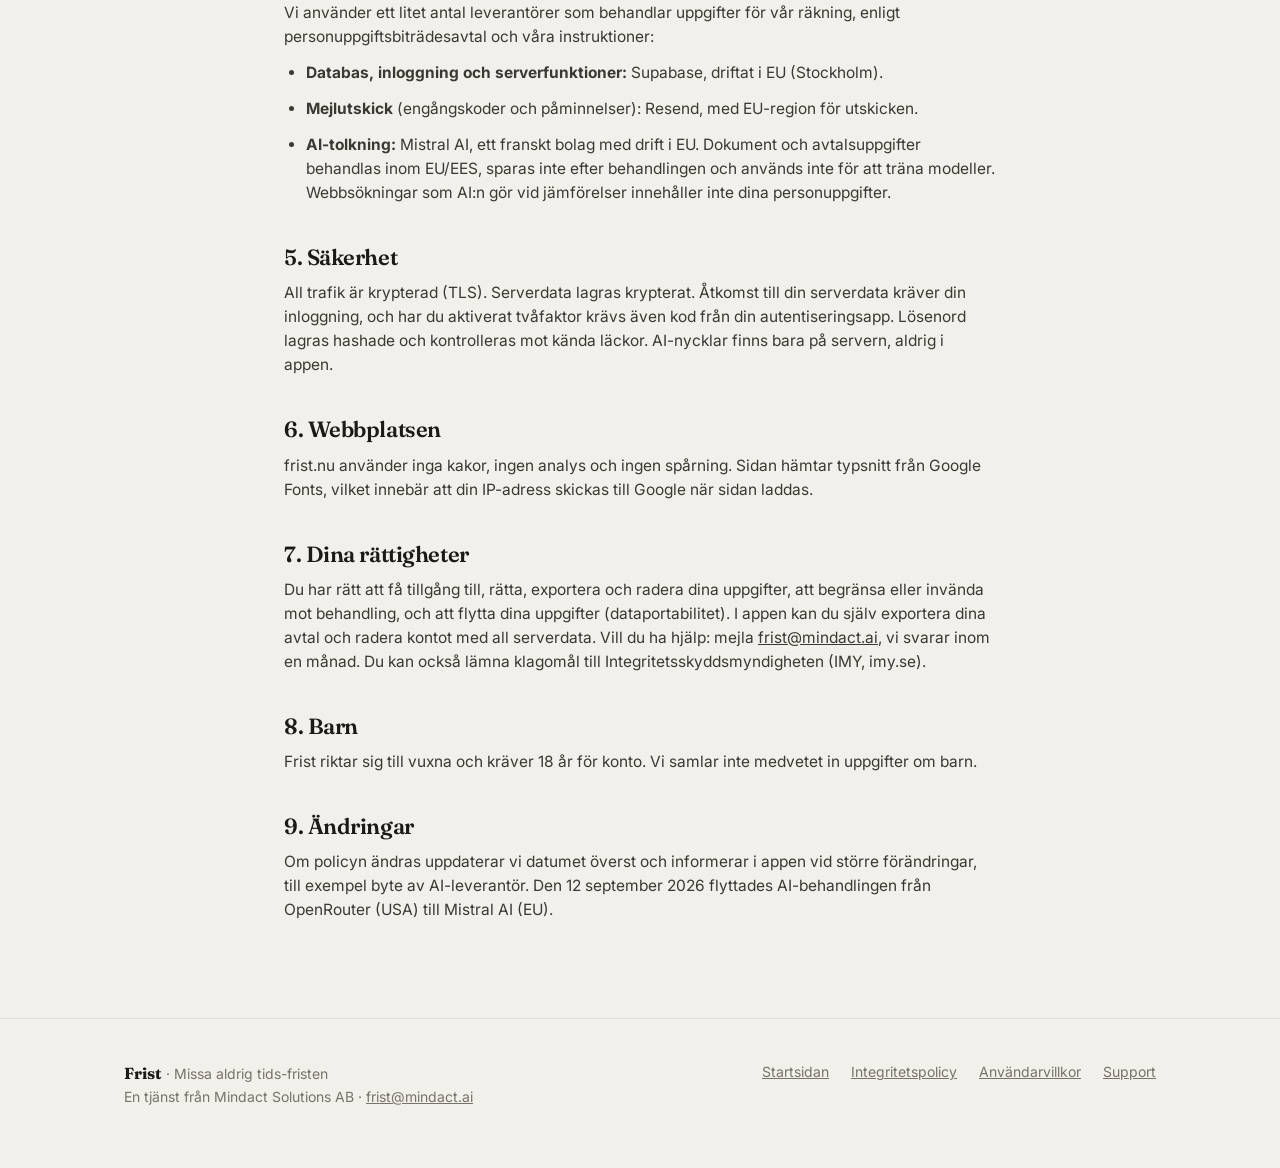
==== commit e01512be: "Policy: AI-behandling hos Mistral AI i EU Co-Authored-By: Claude Fable 5.1 <noreply@anthropic.com>" ====
--- a/integritetspolicy.html
+++ b/integritetspolicy.html
@@ -44,7 +44,7 @@
   <ul>
     <li><b>Databas, inloggning och serverfunktioner:</b> Supabase, driftat i EU (Stockholm).</li>
     <li><b>Mejlutskick</b> (engångskoder och påminnelser): Resend, med EU-region för utskicken.</li>
-    <li><b>AI-tolkning:</b> under betaperioden går anropen via OpenRouter (USA) till modeller från bland annat Mistral AI och Google. Det innebär att dokumentets innehåll tillfälligt behandlas utanför EU/EES, med skydd genom leverantörens avtalsvillkor om att inte spara eller träna på datan. Vi förbereder flytt av AI-behandlingen till leverantörer inom EU och uppdaterar den här policyn när det är gjort.</li>
+    <li><b>AI-tolkning:</b> Mistral AI, ett franskt bolag med drift i EU. Dokument och avtalsuppgifter behandlas inom EU/EES, sparas inte efter behandlingen och används inte för att träna modeller. Webbsökningar som AI:n gör vid jämförelser innehåller inte dina personuppgifter.</li>
   </ul>
 
   <h2>5. Säkerhet</h2>
@@ -60,7 +60,7 @@
   <p>Frist riktar sig till vuxna och kräver 18 år för konto. Vi samlar inte medvetet in uppgifter om barn.</p>
 
   <h2>9. Ändringar</h2>
-  <p>Om policyn ändras uppdaterar vi datumet överst och informerar i appen vid större förändringar, till exempel byte av AI-leverantör.</p>
+  <p>Om policyn ändras uppdaterar vi datumet överst och informerar i appen vid större förändringar, till exempel byte av AI-leverantör. Den 12 september 2026 flyttades AI-behandlingen från OpenRouter (USA) till Mistral AI (EU).</p>
 </div>
 
 <footer><div class="wrap fot"><div><b>Frist</b> · Missa aldrig tids-fristen<br>En tjänst från Mindact Solutions AB · <a href="mailto:frist@mindact.ai">frist@mindact.ai</a></div><div class="fotlankar"><a href="index.html">Startsidan</a><a href="integritetspolicy.html">Integritetspolicy</a><a href="villkor.html">Användarvillkor</a><a href="support.html">Support</a></div></div></footer>
